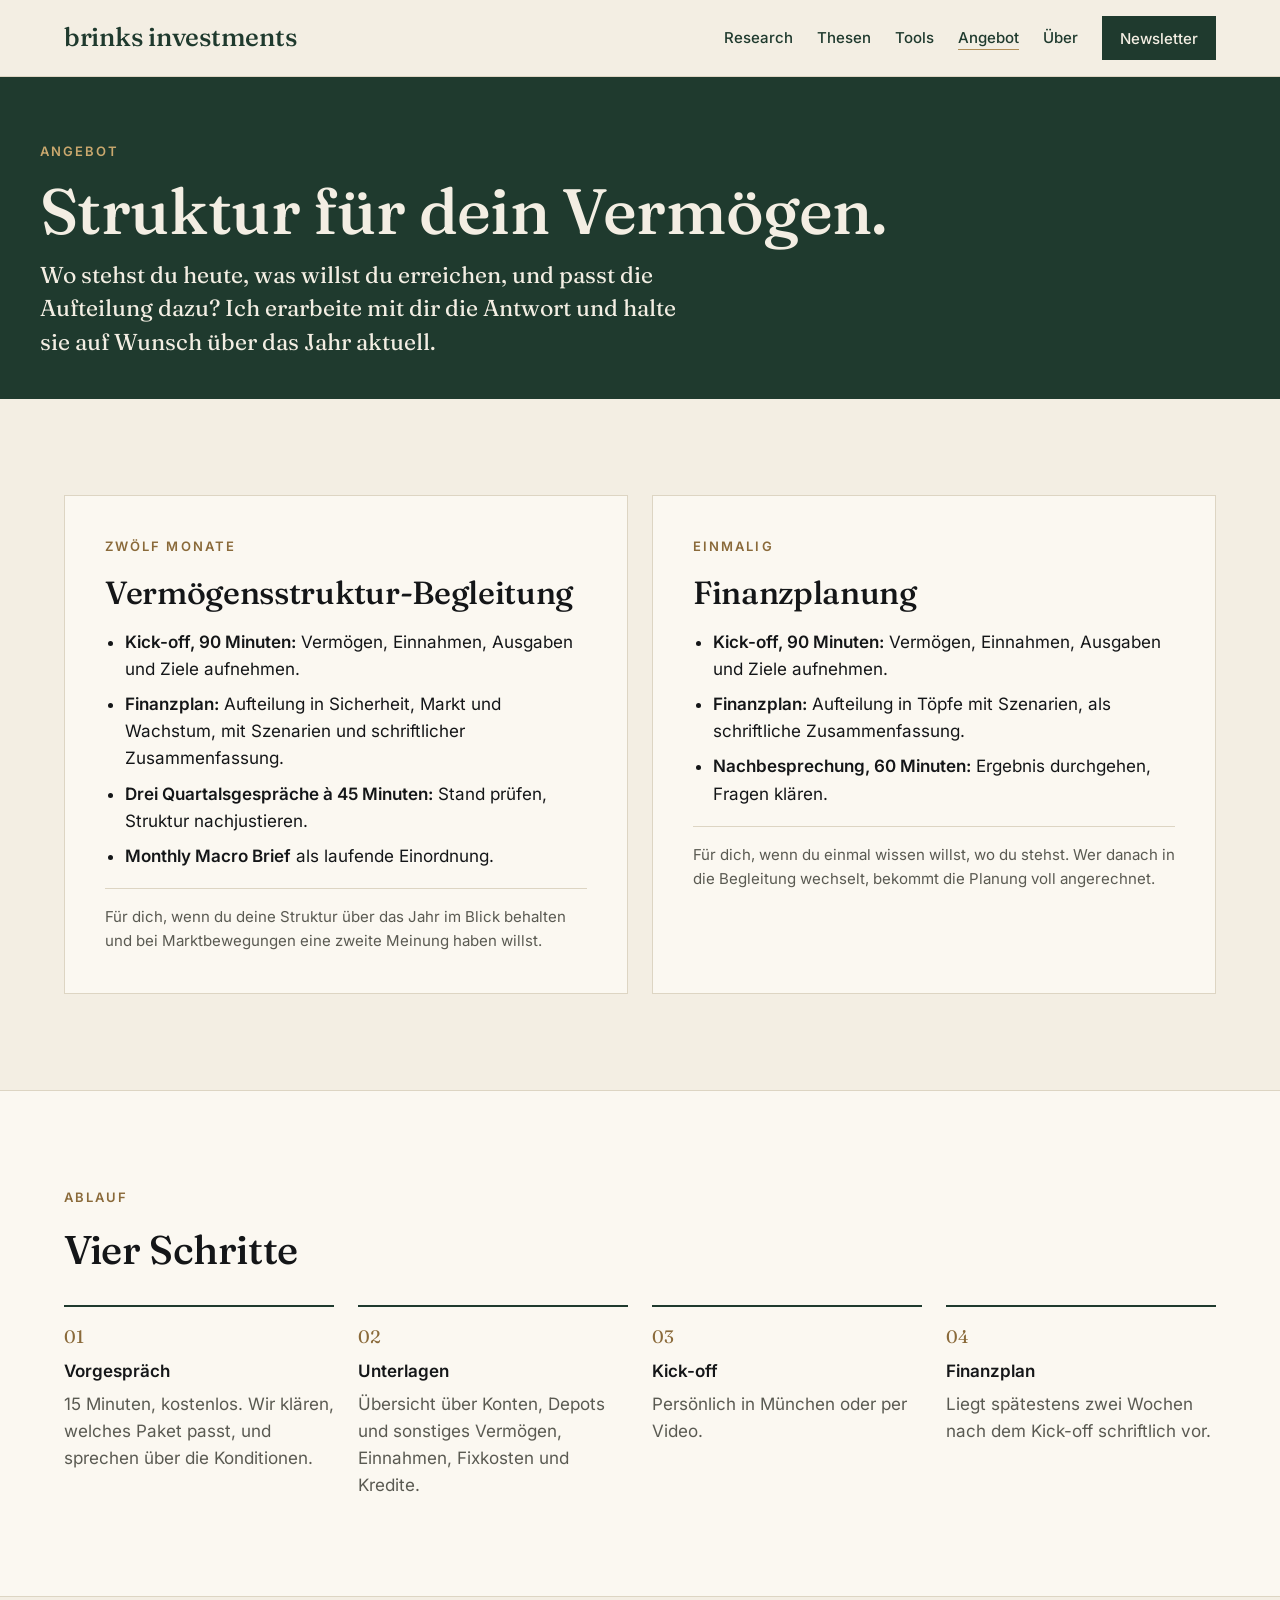
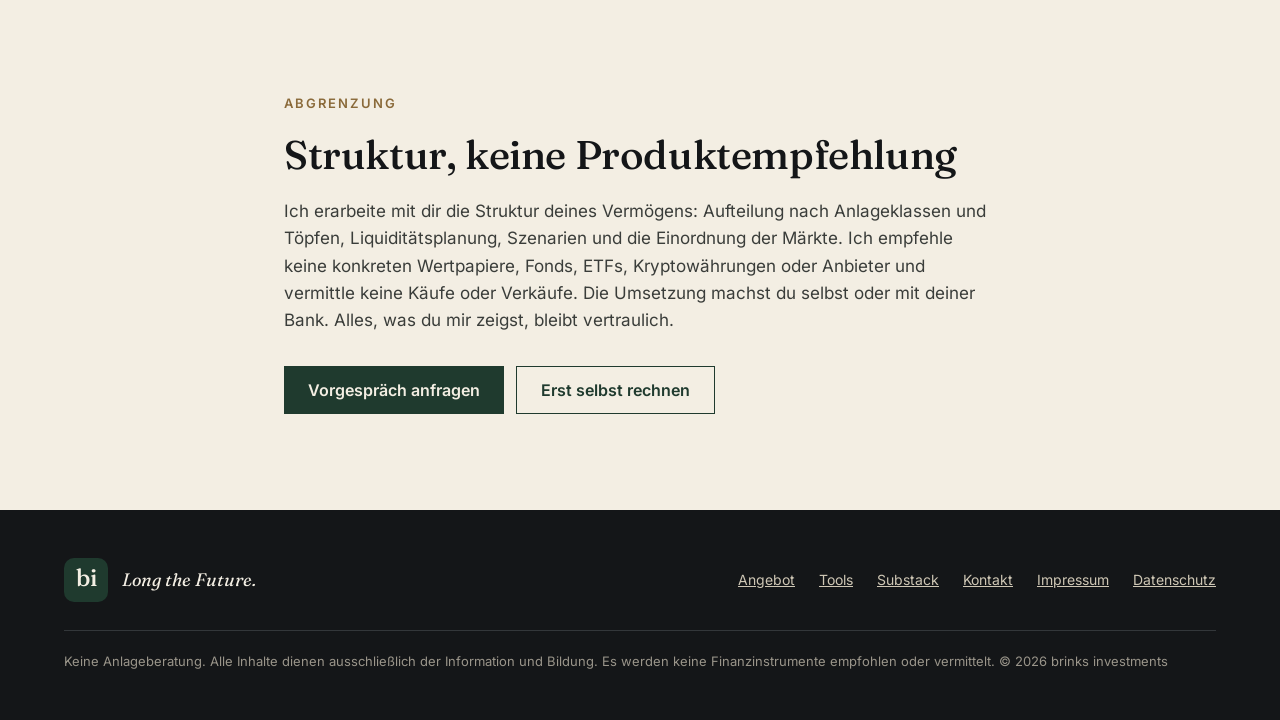
==== angebot.html @ e2af1c31 "Add files via upload" ====
<!doctype html>
<html lang="de">
<head>
<meta charset="utf-8">
<meta name="viewport" content="width=device-width, initial-scale=1">
<title>Angebot · brinks investments</title>
<meta name="description" content="Vermögensstruktur-Begleitung und Finanzplanung: Struktur für dein Vermögen, ohne Produktempfehlung.">
<meta property="og:title" content="Angebot · brinks investments">
<meta property="og:description" content="Vermögensstruktur-Begleitung und Finanzplanung: Struktur für dein Vermögen, ohne Produktempfehlung.">
<meta property="og:image" content="https://www.brinksinvestments.com/assets/bi-icon.png">
<meta name="theme-color" content="#1F3A2E">
<link rel="icon" href="assets/favicon.svg" type="image/svg+xml">
<link rel="apple-touch-icon" href="assets/bi-icon.png">
<link rel="stylesheet" href="assets/site.css">
</head>
<body>
<header class="site-header">
  <div class="wrap">
    <a class="logo" href="index.html">brinks investments</a>
    <nav class="nav" aria-label="Hauptnavigation">
      <a href="index.html#research">Research</a>
      <a href="index.html#thesen">Thesen</a>
      <a href="tools.html">Tools</a>
      <a href="angebot.html" aria-current="page">Angebot</a>
      <a href="index.html#ueber">Über</a>
      <a class="btn btn-green" href="https://brinksinvestments.substack.com/subscribe">Newsletter</a>
    </nav>
  </div>
</header>
<main>
<section class="on-dark">
  <div class="wrap tool-head">
    <p class="eyebrow">Angebot</p>
    <h1>Struktur für dein Vermögen.</h1>
    <p style="max-width:660px;font-family:var(--serif);font-size:clamp(19px,2vw,23px);line-height:1.45">Wo stehst du heute, was willst du erreichen, und passt die Aufteilung dazu? Ich erarbeite mit dir die Antwort und halte sie auf Wunsch über das Jahr aktuell.</p>
  </div>
</section>

<section class="section">
  <div class="wrap grid-auto">
    <article class="card offer">
      <p class="eyebrow">Zwölf Monate</p>
      <h2 style="font-size:32px">Vermögensstruktur-Begleitung</h2>
      <ul>
        <li><strong>Kick-off, 90 Minuten:</strong> Vermögen, Einnahmen, Ausgaben und Ziele aufnehmen.</li>
        <li><strong>Finanzplan:</strong> Aufteilung in Sicherheit, Markt und Wachstum, mit Szenarien und schriftlicher Zusammenfassung.</li>
        <li><strong>Drei Quartalsgespräche à 45 Minuten:</strong> Stand prüfen, Struktur nachjustieren.</li>
        <li><strong>Monthly Macro Brief</strong> als laufende Einordnung.</li>
      </ul>
      <p class="for">Für dich, wenn du deine Struktur über das Jahr im Blick behalten und bei Marktbewegungen eine zweite Meinung haben willst.</p>
    </article>
    <article class="card offer">
      <p class="eyebrow">Einmalig</p>
      <h2 style="font-size:32px">Finanzplanung</h2>
      <ul>
        <li><strong>Kick-off, 90 Minuten:</strong> Vermögen, Einnahmen, Ausgaben und Ziele aufnehmen.</li>
        <li><strong>Finanzplan:</strong> Aufteilung in Töpfe mit Szenarien, als schriftliche Zusammenfassung.</li>
        <li><strong>Nachbesprechung, 60 Minuten:</strong> Ergebnis durchgehen, Fragen klären.</li>
      </ul>
      <p class="for">Für dich, wenn du einmal wissen willst, wo du stehst. Wer danach in die Begleitung wechselt, bekommt die Planung voll angerechnet.</p>
    </article>
  </div>
</section>

<section class="paper">
  <div class="wrap section stack-lg">
    <div class="stack">
      <p class="eyebrow">Ablauf</p>
      <h2>Vier Schritte</h2>
    </div>
    <ol class="steps">
      <li><strong>Vorgespräch</strong><span class="muted">15 Minuten, kostenlos. Wir klären, welches Paket passt, und sprechen über die Konditionen.</span></li>
      <li><strong>Unterlagen</strong><span class="muted">Übersicht über Konten, Depots und sonstiges Vermögen, Einnahmen, Fixkosten und Kredite.</span></li>
      <li><strong>Kick-off</strong><span class="muted">Persönlich in München oder per Video.</span></li>
      <li><strong>Finanzplan</strong><span class="muted">Liegt spätestens zwei Wochen nach dem Kick-off schriftlich vor.</span></li>
    </ol>
  </div>
</section>

<section class="section">
  <div class="wrap narrow stack">
    <p class="eyebrow">Abgrenzung</p>
    <h2>Struktur, keine Produktempfehlung</h2>
    <p style="color:var(--ink-2)">Ich erarbeite mit dir die Struktur deines Vermögens: Aufteilung nach Anlageklassen und Töpfen, Liquiditätsplanung, Szenarien und die Einordnung der Märkte. Ich empfehle keine konkreten Wertpapiere, Fonds, ETFs, Kryptowährungen oder Anbieter und vermittle keine Käufe oder Verkäufe. Die Umsetzung machst du selbst oder mit deiner Bank. Alles, was du mir zeigst, bleibt vertraulich.</p>
    <div style="display:flex;flex-wrap:wrap;gap:12px;margin-top:12px">
      <a class="btn btn-green" href="mailto:info@brinksinvestments.com?subject=Vorgespr%C3%A4ch%20Verm%C3%B6gensstruktur">Vorgespräch anfragen</a>
      <a class="btn btn-ghost" href="finanzplanung.html">Erst selbst rechnen</a>
    </div>
  </div>
</section>

</main>
<footer class="site-footer">
  <div class="wrap">
    <div class="top">
      <div class="brand">
        <span class="bi" aria-hidden="true">bi</span>
        <span class="claim">Long the Future.</span>
      </div>
      <nav aria-label="Weitere Seiten">
        <a href="angebot.html">Angebot</a>
        <a href="tools.html">Tools</a>
        <a href="https://brinksinvestments.substack.com/">Substack</a>
        <a href="mailto:info@brinksinvestments.com">Kontakt</a>
        <a href="impressum.html">Impressum</a>
        <a href="datenschutz.html">Datenschutz</a>
      </nav>
    </div>
    <p class="note">Keine Anlageberatung. Alle Inhalte dienen ausschließlich der Information und Bildung. Es werden keine Finanzinstrumente empfohlen oder vermittelt. © 2026 brinks investments</p>
  </div>
</footer>
</body>
</html>
---- assets/site.css ----
/* brinks investments: gemeinsame Gestaltung */
@font-face{font-family:"Fraunces";font-style:normal;font-weight:400;font-display:swap;src:url("fonts/fraunces-latin-400-normal.woff2") format("woff2")}
@font-face{font-family:"Fraunces";font-style:normal;font-weight:500;font-display:swap;src:url("fonts/fraunces-latin-500-normal.woff2") format("woff2")}
@font-face{font-family:"Fraunces";font-style:italic;font-weight:400;font-display:swap;src:url("fonts/fraunces-latin-400-italic.woff2") format("woff2")}
@font-face{font-family:"Inter";font-style:normal;font-weight:400;font-display:swap;src:url("fonts/inter-latin-400-normal.woff2") format("woff2")}
@font-face{font-family:"Inter";font-style:normal;font-weight:500;font-display:swap;src:url("fonts/inter-latin-500-normal.woff2") format("woff2")}
@font-face{font-family:"Inter";font-style:normal;font-weight:600;font-display:swap;src:url("fonts/inter-latin-600-normal.woff2") format("woff2")}

:root{
  --green:#1F3A2E; --green-2:#24423A; --green-line:#3C5A4C;
  --ivory:#F3EEE3; --paper:#FBF8F1; --rule:#DDD5C3; --sand:#E5DDCB;
  --brass:#B08D57; --brass-text:#8A6A3A; --brass-light:#C9A86E;
  --ink:#141618; --ink-2:#3A3D3A; --muted:#5A5A52; --on-dark:#CFC7B5; --on-ink:#9A958A;
  --navy:#1E2A44;
  --serif:"Fraunces",Georgia,"Times New Roman",serif;
  --sans:"Inter",system-ui,-apple-system,"Segoe UI",Roboto,Arial,sans-serif;
  --max:1200px;
}
*{box-sizing:border-box}
[hidden]{display:none!important}
html{-webkit-text-size-adjust:100%}
body{margin:0;background:var(--ivory);color:var(--ink);font-family:var(--sans);font-size:17px;line-height:1.6}
img{max-width:100%;display:block}
a{color:var(--green)}
a:hover{color:var(--brass-text)}
:focus-visible{outline:2px solid var(--brass);outline-offset:3px}
.wrap{max-width:var(--max);margin:0 auto;padding:0 24px}
.narrow{max-width:760px}
.serif{font-family:var(--serif)}
.eyebrow{margin:0;font-size:13px;font-weight:600;letter-spacing:.16em;text-transform:uppercase;color:var(--brass-text)}
.on-dark .eyebrow,.eyebrow.light{color:var(--brass-light)}
h1,h2,h3{font-family:var(--serif);font-weight:500;letter-spacing:-.01em;margin:0}
h2{font-size:40px;line-height:1.12}
h3{font-size:26px;line-height:1.2}
p{margin:0}
.rule-brass{display:block;width:120px;height:2px;background:var(--brass);border:0;margin:0}
.section{padding:96px 0}
.wrap.section{padding-left:24px;padding-right:24px}
.stack{display:flex;flex-direction:column;gap:20px}
.stack-lg{display:flex;flex-direction:column;gap:32px}
.grid-auto{display:grid;grid-template-columns:repeat(auto-fit,minmax(min(100%,300px),1fr));gap:24px}
.muted{color:var(--muted)}
.small{font-size:14px}

/* Kopfzeile */
.site-header{background:var(--ivory);border-bottom:1px solid var(--rule)}
.site-header .wrap{display:flex;flex-wrap:wrap;align-items:center;justify-content:space-between;gap:12px 24px;padding-top:16px;padding-bottom:16px}
.logo{font-family:var(--serif);font-weight:500;font-size:26px;letter-spacing:-.01em;color:var(--green);text-decoration:none;white-space:nowrap}
.logo:hover{color:var(--green)}
.nav{display:flex;flex-wrap:wrap;align-items:center;gap:6px 24px}
.nav a{text-decoration:none;font-weight:500;font-size:15px;padding:10px 0}
.nav a[aria-current="page"]{text-decoration:underline;text-underline-offset:6px;text-decoration-color:var(--brass)}

/* Schaltflächen */
.btn{display:inline-flex;align-items:center;justify-content:center;min-height:48px;padding:0 24px;border:0;font:600 16px/1 var(--sans);text-decoration:none;cursor:pointer}
.btn-brass{background:var(--brass);color:var(--ink)}
.btn-brass:hover{background:#C29C63;color:var(--ink)}
.btn-green{background:var(--green);color:var(--ivory)}
.btn-green:hover{background:#2A4A3C;color:var(--ivory)}
.btn-ghost{background:transparent;color:var(--green);border:1px solid var(--green)}
.btn-ghost:hover{background:var(--green);color:var(--ivory)}
.nav .btn{padding:0 18px;min-height:44px;font-size:15px}

/* Flächen */
.on-dark{background:var(--green);color:var(--ivory)}
.on-dark a{color:var(--ivory)}
.on-ink{background:var(--ink);color:var(--ivory)}
.on-ink a{color:var(--ivory)}
.paper{background:var(--paper);border-top:1px solid var(--rule);border-bottom:1px solid var(--rule)}
.card{background:var(--paper);border:1px solid var(--rule);padding:clamp(24px,4vw,40px)}

/* Hero */
.hero .wrap{padding-top:104px;padding-bottom:112px;display:flex;flex-direction:column;gap:26px}
.hero h1{font-size:clamp(52px,9vw,120px);line-height:.98;letter-spacing:-.02em}
.hero .lead{max-width:660px;font-family:var(--serif);font-size:clamp(20px,2.2vw,26px);line-height:1.4}
.hero .sub{font-size:14px;color:var(--on-dark)}

/* Newsletter-Formular */
.signup{display:flex;flex-wrap:wrap;align-items:flex-end;gap:12px;max-width:560px}
.signup .field{display:flex;flex-direction:column;gap:6px;flex:1 1 260px}
.signup label{font-size:13px;font-weight:500;color:var(--on-dark)}
.signup input{height:52px;padding:0 16px;border:1px solid #5E7A6C;background:var(--green-2);color:var(--ivory);font:16px var(--sans)}
.signup input::placeholder{color:#9FB2A6}
.signup .btn{height:52px}

/* Thesen */
.theses{display:grid;grid-template-columns:repeat(auto-fit,minmax(min(100%,300px),1fr));gap:1px;background:var(--rule);border:1px solid var(--rule)}
.thesis{background:var(--paper);padding:32px;display:flex;flex-direction:column;gap:10px}
.thesis .num{font-family:var(--serif);font-size:18px;color:var(--brass-text)}
.thesis .title{font-family:var(--serif);font-weight:500;font-size:26px;color:var(--green)}
.thesis .text{font-size:16px;color:var(--ink-2)}

/* Serie */
.series{margin:0;padding:0;list-style:none;display:grid;grid-template-columns:repeat(auto-fit,minmax(min(100%,240px),1fr));gap:24px}
.series li{border-top:2px solid var(--green);padding-top:16px;display:flex;flex-direction:column;gap:6px}
.series .part{font-size:13px;font-weight:600;letter-spacing:.12em;color:var(--muted)}
.series .name{font-family:var(--serif);font-size:22px;line-height:1.3}

/* Brief-Karte */
.brief{display:grid;grid-template-columns:repeat(auto-fit,minmax(min(100%,300px),1fr));gap:48px}
.brief .points{border-left:2px solid var(--brass);padding-left:28px;display:flex;flex-direction:column;gap:16px}
.brief .points p{font-family:var(--serif);font-size:20px;line-height:1.4}

/* Leitlinien */
.principles{display:grid;grid-template-columns:repeat(2,minmax(0,1fr));gap:12px 24px;border-top:1px solid var(--rule);padding-top:20px}
.principles span{font-weight:600;font-size:15px;color:var(--green)}

/* Tool-Karten */
.tool-card{display:flex;flex-direction:column;gap:16px;background:var(--paper);border:1px solid var(--rule);padding:32px;text-decoration:none;color:var(--ink)}
.on-ink .tool-card,.tool-card:hover{border-color:var(--green);color:var(--ink)}
.tool-card h3{color:var(--ink)}
.brief .points p.eyebrow{font-family:var(--sans);font-size:13px}
.tool-card .go{margin-top:auto;font-weight:600;color:var(--green)}

/* Angebot */
.offer{display:flex;flex-direction:column;gap:18px}
.offer ul{margin:0;padding-left:20px;display:flex;flex-direction:column;gap:8px}
.offer .for{font-size:15px;color:var(--muted);border-top:1px solid var(--rule);padding-top:16px}
.steps{margin:0;padding:0;list-style:none;counter-reset:s;display:grid;grid-template-columns:repeat(auto-fit,minmax(min(100%,220px),1fr));gap:24px}
.steps li{counter-increment:s;border-top:2px solid var(--green);padding-top:16px;display:flex;flex-direction:column;gap:6px}
.steps li::before{content:"0" counter(s);font-family:var(--serif);color:var(--brass-text);font-size:18px}

/* Rechtstexte */
.legal h1{font-size:clamp(36px,5vw,52px)}
.legal h2{font-size:24px;margin-top:12px}
.legal p,.legal li{color:var(--ink-2)}
.placeholder{background:#FFF1C9;padding:0 4px}

/* Fußzeile */
.site-footer{background:var(--ink);color:var(--on-dark)}
.site-footer .wrap{padding-top:48px;padding-bottom:48px;display:flex;flex-direction:column;gap:28px}
.site-footer .top{display:flex;flex-wrap:wrap;justify-content:space-between;align-items:center;gap:20px}
.site-footer .brand{display:flex;align-items:center;gap:14px}
.bi{width:44px;height:44px;border-radius:10px;background:var(--green);display:inline-flex;align-items:center;justify-content:center;font-family:var(--serif);font-weight:500;font-size:24px;line-height:1;color:var(--ivory);padding-bottom:4px}
.site-footer .claim{font-family:var(--serif);font-style:italic;font-size:18px;color:var(--ivory)}
.site-footer nav{display:flex;flex-wrap:wrap;gap:8px 24px}
.site-footer nav a{color:var(--on-dark);font-size:14px;padding:6px 0}
.site-footer .note{font-size:13px;line-height:1.6;color:var(--on-ink);border-top:1px solid #33373A;padding-top:20px}

/* Werkzeuge: Formulare */
.tool-head{padding:64px 0 40px;display:flex;flex-direction:column;gap:16px}
.tool-head h1{font-size:clamp(40px,6vw,64px);line-height:1.02}
.panel{background:var(--paper);border:1px solid var(--rule);padding:clamp(20px,3vw,32px)}
.fieldset{border:0;margin:0;padding:0;display:flex;flex-direction:column;gap:18px}
.panel.fieldset{padding:clamp(20px,3vw,32px)}
.fieldset legend{float:left;width:100%;padding:0;margin-bottom:6px;font-size:13px;font-weight:600;letter-spacing:.14em;text-transform:uppercase;color:var(--brass-text)}
.f{display:flex;flex-direction:column;gap:6px}
.f label,.f .lab{font-size:14px;font-weight:600;color:var(--ink)}
.f .hint{font-size:13px;color:var(--muted)}
.f input[type=number],.f input[type=text],.f select{height:46px;padding:0 12px;border:1px solid #C9C0AC;background:#fff;font:16px var(--sans);color:var(--ink);width:100%}
.f input[type=range]{width:100%;accent-color:var(--green);height:28px}
.f .row{display:flex;justify-content:space-between;align-items:baseline;gap:12px}
.f output,.num-out{font-variant-numeric:tabular-nums;font-weight:600;color:var(--green)}
.tabular{font-variant-numeric:tabular-nums}
.choice{display:grid;grid-template-columns:repeat(auto-fit,minmax(min(100%,220px),1fr));gap:12px}
.choice label{display:flex;gap:12px;align-items:flex-start;padding:16px;border:1px solid var(--rule);background:#fff;cursor:pointer;font-weight:500;font-size:15px;line-height:1.4;min-height:44px}
.choice label:has(input:checked){border-color:var(--green);background:#EEF2EC}
.choice input{margin-top:3px;accent-color:var(--green);width:18px;height:18px;flex:none}
.choice .desc{display:block;font-weight:400;font-size:13px;color:var(--muted);margin-top:4px}

.kpis{display:grid;grid-template-columns:repeat(auto-fit,minmax(min(100%,200px),1fr));gap:1px;background:var(--rule);border:1px solid var(--rule)}
.kpi{background:var(--paper);padding:20px;display:flex;flex-direction:column;gap:6px}
.kpi .k{font-size:13px;font-weight:600;letter-spacing:.06em;text-transform:uppercase;color:var(--muted)}
.kpi .v{font-family:var(--serif);font-size:30px;line-height:1.1;color:var(--green);font-variant-numeric:tabular-nums}
.kpi .s{font-size:13px;color:var(--muted)}
.kpi.em{background:var(--green)}
.kpi.em .k,.kpi.em .s{color:var(--on-dark)}
.kpi.em .v{color:var(--ivory)}

.chart{width:100%;height:auto;display:block}
.legend{display:flex;flex-wrap:wrap;gap:8px 20px;font-size:13px;color:var(--muted)}
.legend i{display:inline-block;width:14px;height:10px;margin-right:6px;vertical-align:middle}
table.data{border-collapse:collapse;width:100%;font-size:14px;font-variant-numeric:tabular-nums}
table.data th,table.data td{padding:8px 10px;border-bottom:1px solid var(--rule);text-align:right}
table.data th:first-child,table.data td:first-child{text-align:left}
table.data th{font-weight:600;color:var(--muted);font-size:13px}
.scroll-x{overflow-x:auto}
details.disclose{border-top:1px solid var(--rule);padding-top:16px}
details.disclose summary{cursor:pointer;font-weight:600;color:var(--green);min-height:44px;display:flex;align-items:center}

@media (max-width:640px){
  h2{font-size:32px}
  .section{padding:72px 0}
  .wrap.section{padding-left:20px;padding-right:20px}
  .hero .wrap{padding-top:72px;padding-bottom:80px}
  .principles{grid-template-columns:1fr}
  .brief .points{border-left:0;border-top:2px solid var(--brass);padding-left:0;padding-top:20px}
}
@media print{
  .site-header,.site-footer,.no-print{display:none!important}
  body{background:#fff;font-size:12pt}
  .panel,.card,.kpi{break-inside:avoid}
}
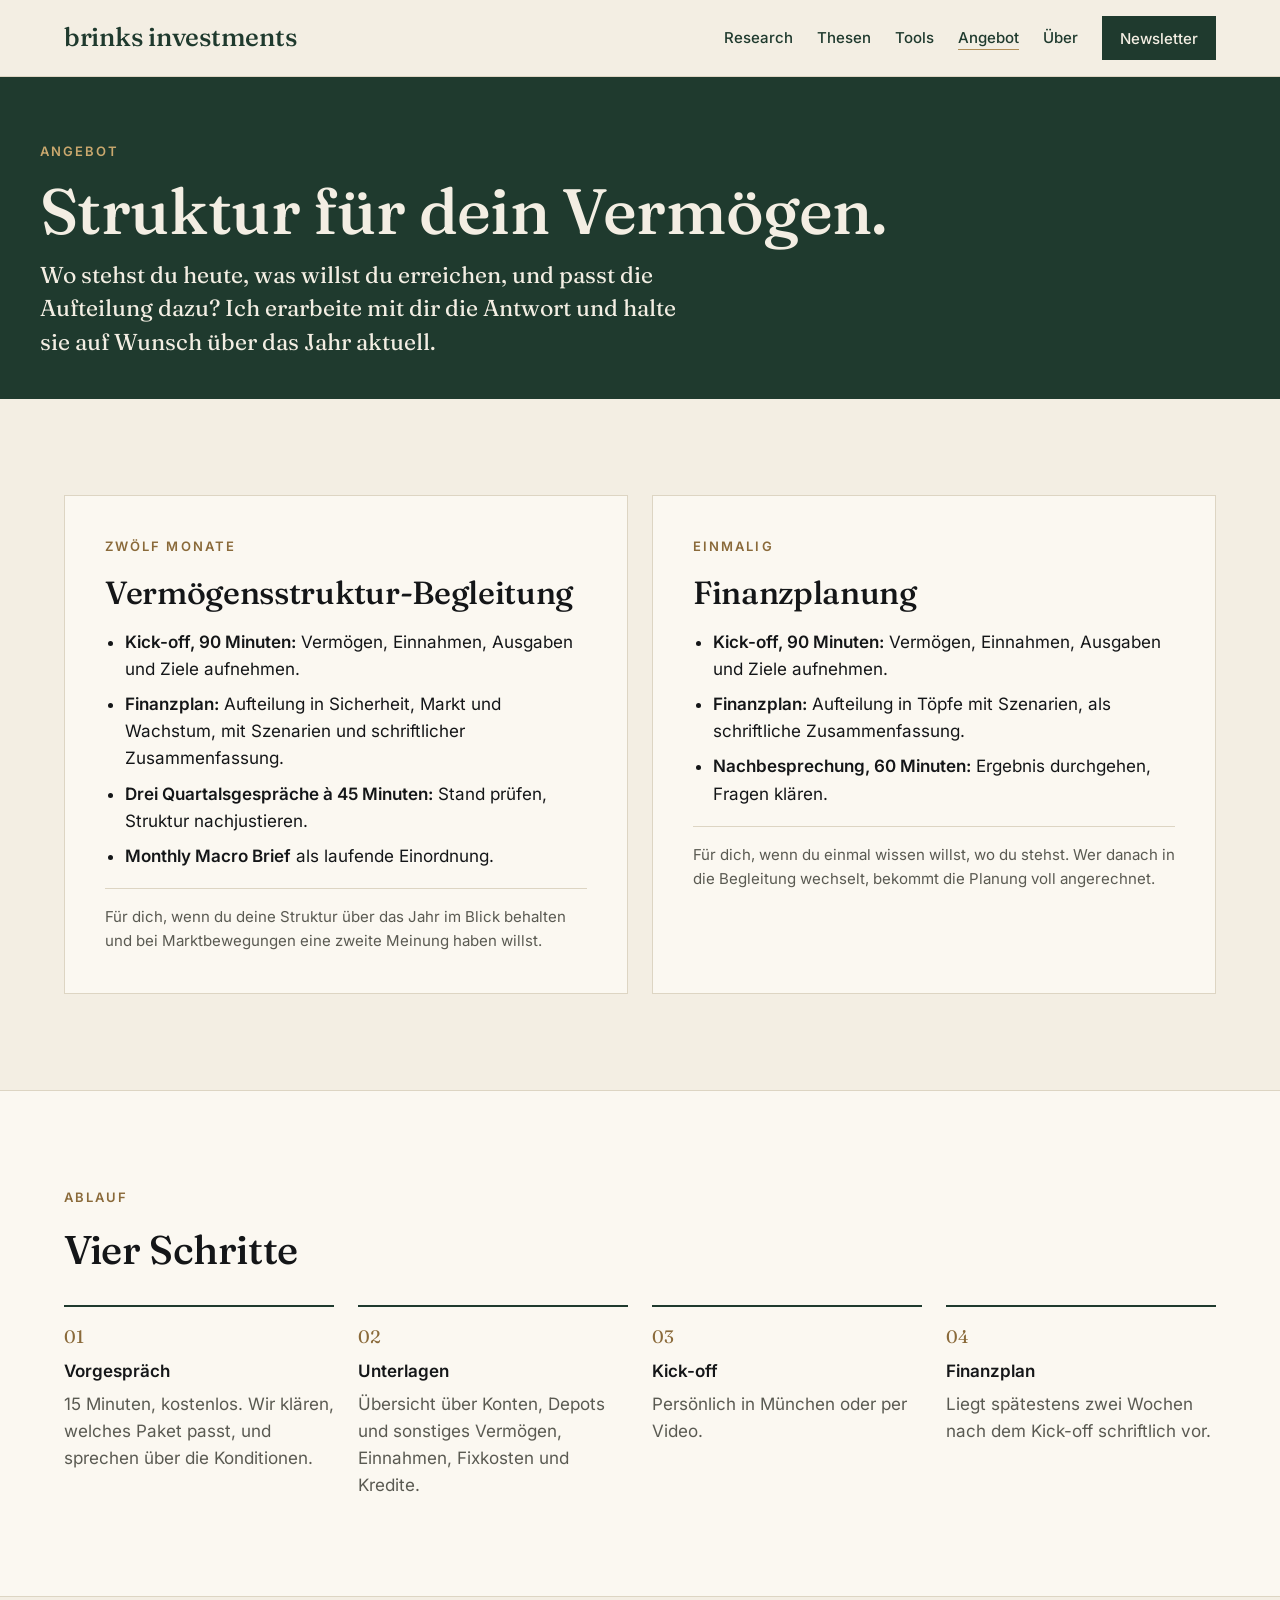
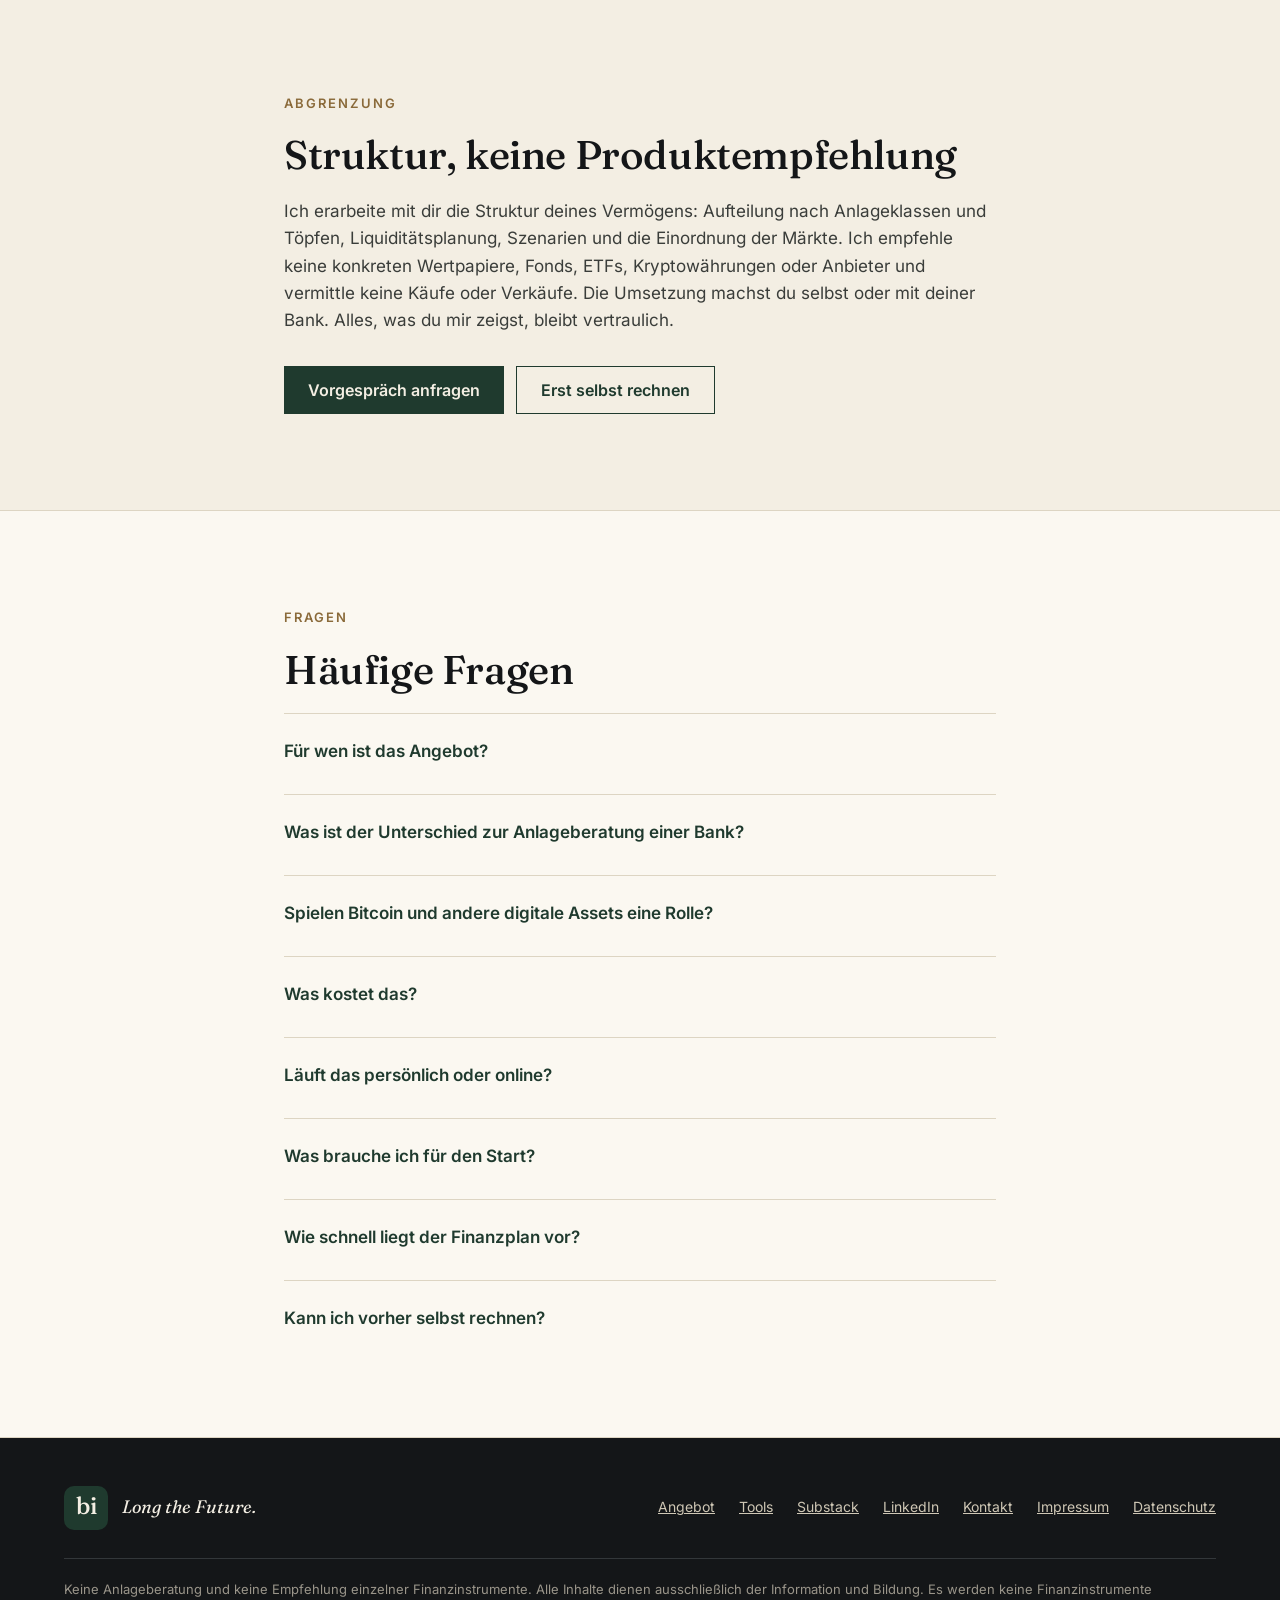
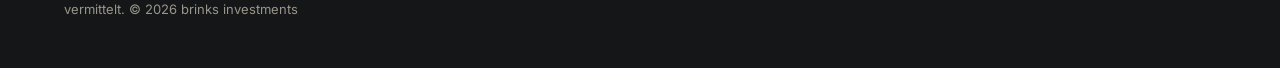
==== commit 8823322b: "Add files via upload" ====
--- a/angebot.html
+++ b/angebot.html
@@ -12,6 +12,170 @@
 <link rel="icon" href="assets/favicon.svg" type="image/svg+xml">
 <link rel="apple-touch-icon" href="assets/bi-icon.png">
 <link rel="stylesheet" href="assets/site.css">
+<script type="application/ld+json">
+{
+ "@context": "https://schema.org",
+ "@graph": [
+  {
+   "@type": "Person",
+   "@id": "https://www.brinksinvestments.com/#person",
+   "name": "Christopher Brinkmann",
+   "url": "https://www.brinksinvestments.com/",
+   "email": "mailto:info@brinksinvestments.com",
+   "address": {
+    "@type": "PostalAddress",
+    "addressLocality": "München",
+    "addressCountry": "DE"
+   },
+   "knowsAbout": [
+    "Vermögensstruktur",
+    "Finanzplanung",
+    "Makroökonomie",
+    "Globale Liquidität",
+    "Digitale Assets",
+    "Bitcoin",
+    "Ethereum",
+    "Technologie"
+   ],
+   "worksFor": {
+    "@id": "https://www.brinksinvestments.com/#org"
+   },
+   "sameAs": [
+    "https://brinksinvestments.substack.com/"
+   ]
+  },
+  {
+   "@type": "ProfessionalService",
+   "@id": "https://www.brinksinvestments.com/#org",
+   "name": "brinks investments",
+   "slogan": "Long the Future.",
+   "url": "https://www.brinksinvestments.com/",
+   "logo": "https://www.brinksinvestments.com/assets/bi-icon.png",
+   "image": "https://www.brinksinvestments.com/assets/bi-icon.png",
+   "email": "info@brinksinvestments.com",
+   "founder": {
+    "@id": "https://www.brinksinvestments.com/#person"
+   },
+   "address": {
+    "@type": "PostalAddress",
+    "addressLocality": "München",
+    "addressCountry": "DE"
+   },
+   "areaServed": [
+    {
+     "@type": "Country",
+     "name": "Deutschland"
+    },
+    {
+     "@type": "Country",
+     "name": "Österreich"
+    },
+    {
+     "@type": "Country",
+     "name": "Schweiz"
+    }
+   ],
+   "description": "Vermögensstruktur-Begleitung und Finanzplanung ohne Produktempfehlung, der Monthly Macro Brief zu Liquidität, Technologie und digitalen Assets sowie kostenlose Finanzrechner.",
+   "sameAs": [
+    "https://brinksinvestments.substack.com/",
+    "https://www.linkedin.com/company/brinks-investments"
+   ],
+   "knowsLanguage": "de"
+  },
+  {
+   "@type": "Service",
+   "name": "Vermögensstruktur-Begleitung",
+   "description": "Zwölf Monate: Kick-off, Finanzplan mit Aufteilung in Sicherheit, Markt und Wachstum, drei Quartalsgespräche und der Monthly Macro Brief. Keine Produktempfehlung.",
+   "provider": {
+    "@id": "https://www.brinksinvestments.com/#org"
+   },
+   "areaServed": "DACH",
+   "serviceType": "Vermögensstruktur und Finanzplanung",
+   "url": "https://www.brinksinvestments.com/angebot.html"
+  },
+  {
+   "@type": "Service",
+   "name": "Finanzplanung",
+   "description": "Einmalig: Kick-off, schriftlicher Finanzplan mit Szenarien und Nachbesprechung. Keine Produktempfehlung.",
+   "provider": {
+    "@id": "https://www.brinksinvestments.com/#org"
+   },
+   "areaServed": "DACH",
+   "serviceType": "Vermögensstruktur und Finanzplanung",
+   "url": "https://www.brinksinvestments.com/angebot.html"
+  },
+  {
+   "@type": "FAQPage",
+   "mainEntity": [
+    {
+     "@type": "Question",
+     "name": "Für wen ist das Angebot?",
+     "acceptedAnswer": {
+      "@type": "Answer",
+      "text": "Für Unternehmer, Familien und Privatanleger, die ihr Vermögen selbst investieren und eine klare Struktur dafür wollen: wie viel Sicherheit nötig ist, was in den Markt gehört und welcher Anteil wachsen darf."
+     }
+    },
+    {
+     "@type": "Question",
+     "name": "Was ist der Unterschied zur Anlageberatung einer Bank?",
+     "acceptedAnswer": {
+      "@type": "Answer",
+      "text": "Ich erarbeite die Struktur deines Vermögens nach Anlageklassen und Töpfen, nicht die Auswahl einzelner Produkte. Ich empfehle keine konkreten Wertpapiere, Fonds, ETFs, Kryptowährungen oder Anbieter und vermittle keine Käufe oder Verkäufe. Die Umsetzung machst du selbst oder mit deiner Bank."
+     }
+    },
+    {
+     "@type": "Question",
+     "name": "Spielen Bitcoin und andere digitale Assets eine Rolle?",
+     "acceptedAnswer": {
+      "@type": "Answer",
+      "text": "Ja, als Anlageklasse. In der Struktur ordnen wir ein, welchen Anteil digitale Assets neben Cash, Gold, Aktien, Anleihen und Beteiligungen haben können. Einzelne Kryptowährungen oder Anbieter empfehle ich nicht."
+     }
+    },
+    {
+     "@type": "Question",
+     "name": "Was kostet das?",
+     "acceptedAnswer": {
+      "@type": "Answer",
+      "text": "Das Vorgespräch dauert 15 Minuten und ist kostenlos. Darin klären wir, welches Paket passt, und sprechen über die Konditionen. Wer nach der einmaligen Finanzplanung in die Begleitung wechselt, bekommt die Planung voll angerechnet."
+     }
+    },
+    {
+     "@type": "Question",
+     "name": "Läuft das persönlich oder online?",
+     "acceptedAnswer": {
+      "@type": "Answer",
+      "text": "Beides. Das Kick-off findet persönlich in München oder per Video statt, die Quartalsgespräche ebenso."
+     }
+    },
+    {
+     "@type": "Question",
+     "name": "Was brauche ich für den Start?",
+     "acceptedAnswer": {
+      "@type": "Answer",
+      "text": "Eine Übersicht über Konten, Depots und sonstiges Vermögen, dazu Einnahmen, Fixkosten und Kredite. Grobe Werte reichen für den Anfang."
+     }
+    },
+    {
+     "@type": "Question",
+     "name": "Wie schnell liegt der Finanzplan vor?",
+     "acceptedAnswer": {
+      "@type": "Answer",
+      "text": "Spätestens zwei Wochen nach dem Kick-off, schriftlich."
+     }
+    },
+    {
+     "@type": "Question",
+     "name": "Kann ich vorher selbst rechnen?",
+     "acceptedAnswer": {
+      "@type": "Answer",
+      "text": "Ja. Freiheitsrechner, Zielplaner und Vermögenspfade sind kostenlos, laufen in deinem Browser und speichern nichts."
+     }
+    }
+   ]
+  }
+ ]
+}
+</script>
 </head>
 <body>
 <header class="site-header">
@@ -84,8 +248,23 @@
     <p style="color:var(--ink-2)">Ich erarbeite mit dir die Struktur deines Vermögens: Aufteilung nach Anlageklassen und Töpfen, Liquiditätsplanung, Szenarien und die Einordnung der Märkte. Ich empfehle keine konkreten Wertpapiere, Fonds, ETFs, Kryptowährungen oder Anbieter und vermittle keine Käufe oder Verkäufe. Die Umsetzung machst du selbst oder mit deiner Bank. Alles, was du mir zeigst, bleibt vertraulich.</p>
     <div style="display:flex;flex-wrap:wrap;gap:12px;margin-top:12px">
       <a class="btn btn-green" href="mailto:info@brinksinvestments.com?subject=Vorgespr%C3%A4ch%20Verm%C3%B6gensstruktur">Vorgespräch anfragen</a>
-      <a class="btn btn-ghost" href="finanzplanung.html">Erst selbst rechnen</a>
+      <a class="btn btn-ghost" href="tools.html">Erst selbst rechnen</a>
     </div>
+  </div>
+</section>
+
+<section class="paper">
+  <div class="wrap narrow section stack">
+    <p class="eyebrow">Fragen</p>
+    <h2>Häufige Fragen</h2>
+      <details class="disclose"><summary>Für wen ist das Angebot?</summary><p style="color:var(--ink-2);margin:8px 0 0">Für Unternehmer, Familien und Privatanleger, die ihr Vermögen selbst investieren und eine klare Struktur dafür wollen: wie viel Sicherheit nötig ist, was in den Markt gehört und welcher Anteil wachsen darf.</p></details>
+      <details class="disclose"><summary>Was ist der Unterschied zur Anlageberatung einer Bank?</summary><p style="color:var(--ink-2);margin:8px 0 0">Ich erarbeite die Struktur deines Vermögens nach Anlageklassen und Töpfen, nicht die Auswahl einzelner Produkte. Ich empfehle keine konkreten Wertpapiere, Fonds, ETFs, Kryptowährungen oder Anbieter und vermittle keine Käufe oder Verkäufe. Die Umsetzung machst du selbst oder mit deiner Bank.</p></details>
+      <details class="disclose"><summary>Spielen Bitcoin und andere digitale Assets eine Rolle?</summary><p style="color:var(--ink-2);margin:8px 0 0">Ja, als Anlageklasse. In der Struktur ordnen wir ein, welchen Anteil digitale Assets neben Cash, Gold, Aktien, Anleihen und Beteiligungen haben können. Einzelne Kryptowährungen oder Anbieter empfehle ich nicht.</p></details>
+      <details class="disclose"><summary>Was kostet das?</summary><p style="color:var(--ink-2);margin:8px 0 0">Das Vorgespräch dauert 15 Minuten und ist kostenlos. Darin klären wir, welches Paket passt, und sprechen über die Konditionen. Wer nach der einmaligen Finanzplanung in die Begleitung wechselt, bekommt die Planung voll angerechnet.</p></details>
+      <details class="disclose"><summary>Läuft das persönlich oder online?</summary><p style="color:var(--ink-2);margin:8px 0 0">Beides. Das Kick-off findet persönlich in München oder per Video statt, die Quartalsgespräche ebenso.</p></details>
+      <details class="disclose"><summary>Was brauche ich für den Start?</summary><p style="color:var(--ink-2);margin:8px 0 0">Eine Übersicht über Konten, Depots und sonstiges Vermögen, dazu Einnahmen, Fixkosten und Kredite. Grobe Werte reichen für den Anfang.</p></details>
+      <details class="disclose"><summary>Wie schnell liegt der Finanzplan vor?</summary><p style="color:var(--ink-2);margin:8px 0 0">Spätestens zwei Wochen nach dem Kick-off, schriftlich.</p></details>
+      <details class="disclose"><summary>Kann ich vorher selbst rechnen?</summary><p style="color:var(--ink-2);margin:8px 0 0">Ja. Freiheitsrechner, Zielplaner und Vermögenspfade sind kostenlos, laufen in deinem Browser und speichern nichts.</p></details>
   </div>
 </section>
 
@@ -101,12 +280,13 @@
         <a href="angebot.html">Angebot</a>
         <a href="tools.html">Tools</a>
         <a href="https://brinksinvestments.substack.com/">Substack</a>
+<a href="https://www.linkedin.com/company/brinks-investments" rel="me">LinkedIn</a>
         <a href="mailto:info@brinksinvestments.com">Kontakt</a>
         <a href="impressum.html">Impressum</a>
         <a href="datenschutz.html">Datenschutz</a>
       </nav>
     </div>
-    <p class="note">Keine Anlageberatung. Alle Inhalte dienen ausschließlich der Information und Bildung. Es werden keine Finanzinstrumente empfohlen oder vermittelt. © 2026 brinks investments</p>
+    <p class="note">Keine Anlageberatung und keine Empfehlung einzelner Finanzinstrumente. Alle Inhalte dienen ausschließlich der Information und Bildung. Es werden keine Finanzinstrumente vermittelt. © 2026 brinks investments</p>
   </div>
 </footer>
 </body>
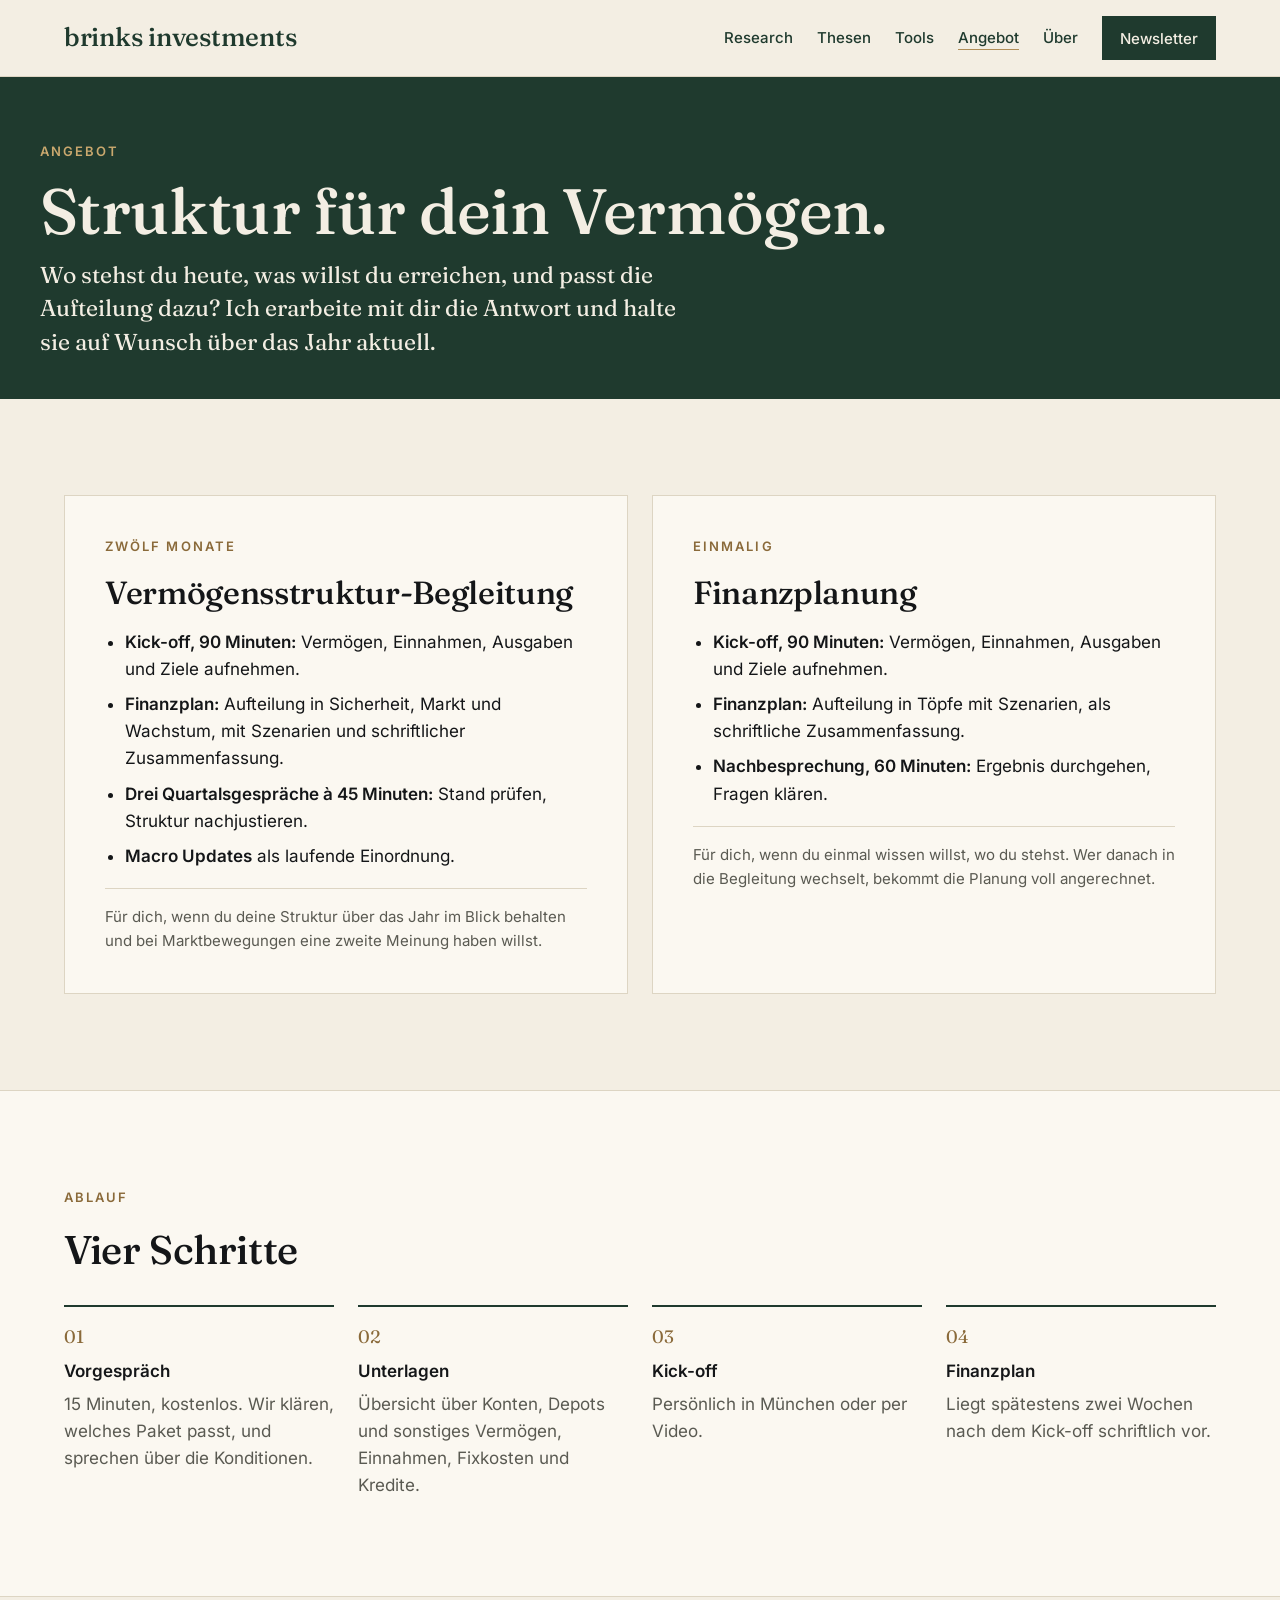
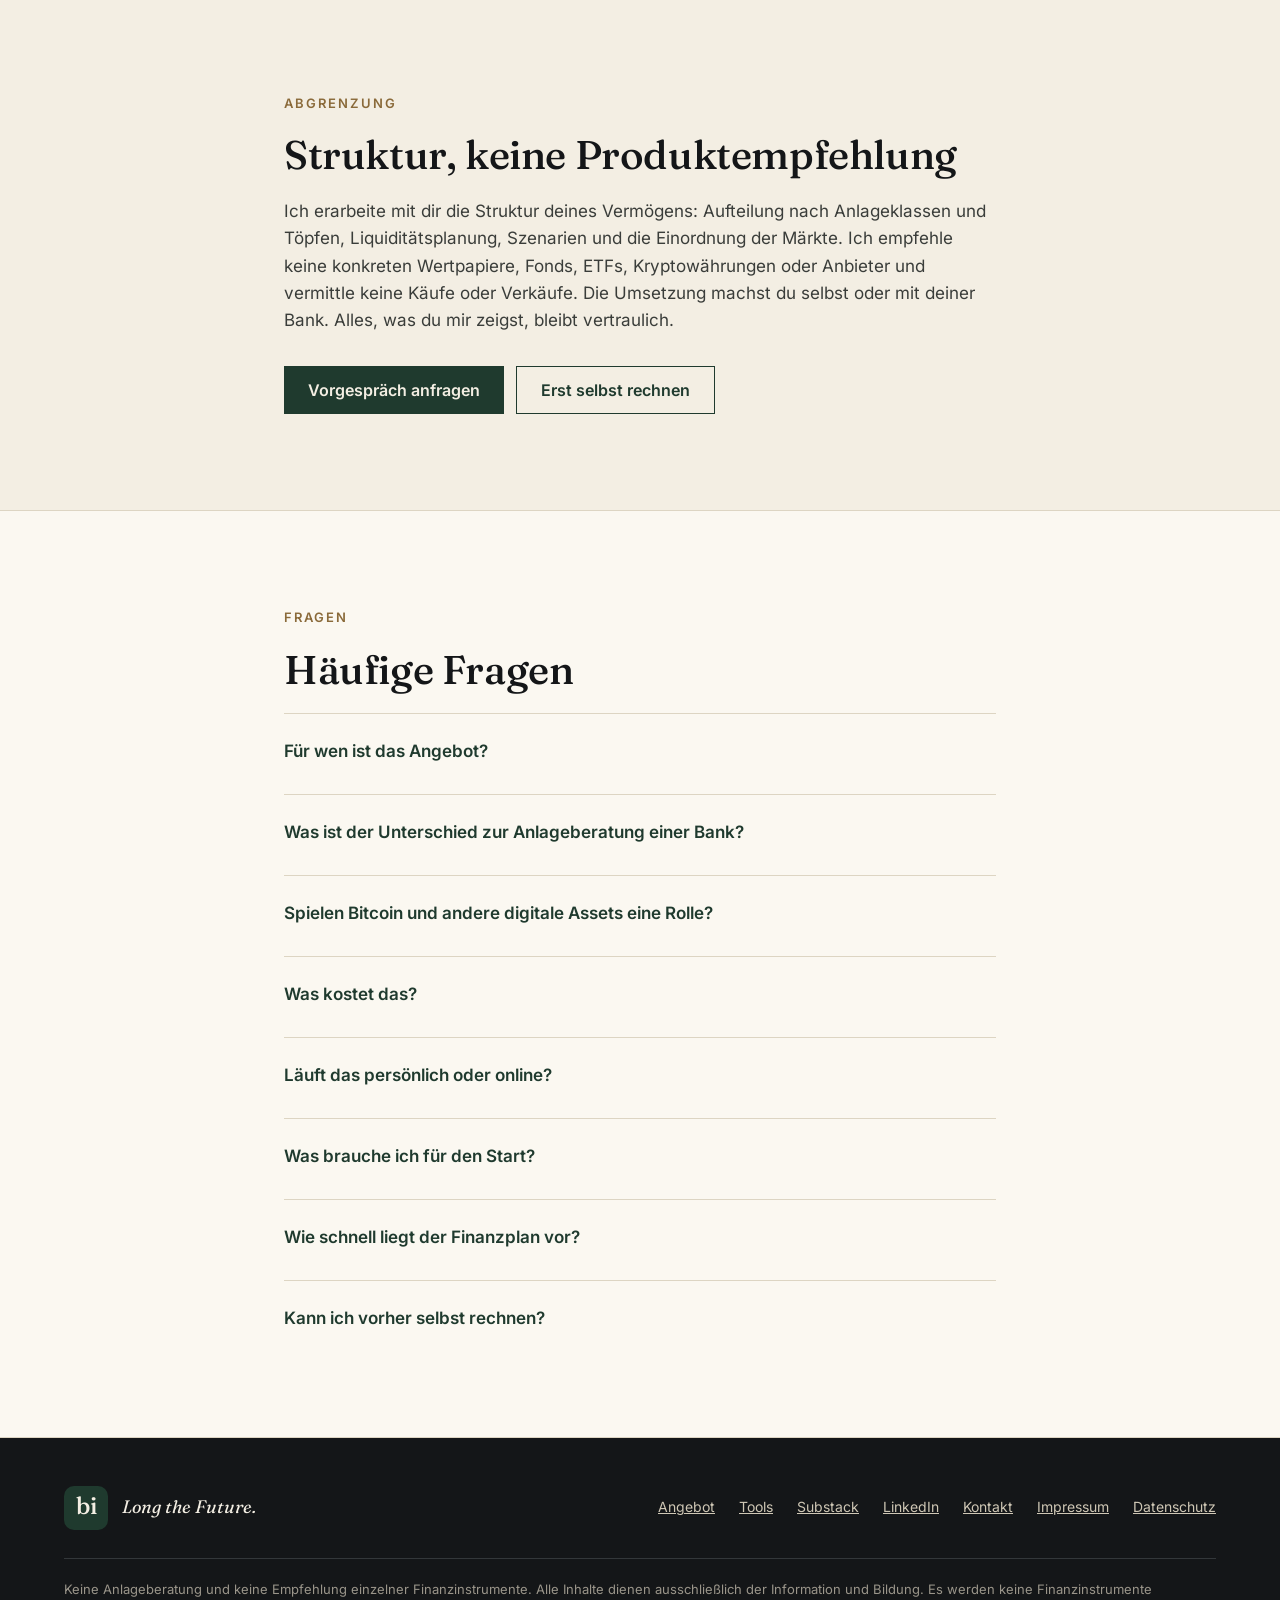
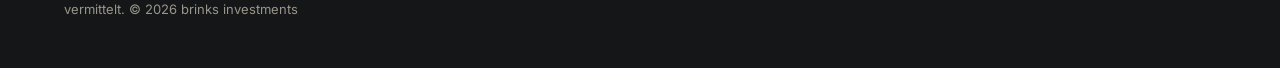
==== commit a3c1c979: "Add files via upload" ====
--- a/angebot.html
+++ b/angebot.html
@@ -75,7 +75,7 @@
      "name": "Schweiz"
     }
    ],
-   "description": "Vermögensstruktur-Begleitung und Finanzplanung ohne Produktempfehlung, der Monthly Macro Brief zu Liquidität, Technologie und digitalen Assets sowie kostenlose Finanzrechner.",
+   "description": "Vermögensstruktur-Begleitung und Finanzplanung ohne Produktempfehlung, die Macro Updates zu Liquidität, Technologie und digitalen Assets sowie kostenlose Finanzrechner.",
    "sameAs": [
     "https://brinksinvestments.substack.com/",
     "https://www.linkedin.com/company/brinks-investments"
@@ -85,7 +85,7 @@
   {
    "@type": "Service",
    "name": "Vermögensstruktur-Begleitung",
-   "description": "Zwölf Monate: Kick-off, Finanzplan mit Aufteilung in Sicherheit, Markt und Wachstum, drei Quartalsgespräche und der Monthly Macro Brief. Keine Produktempfehlung.",
+   "description": "Zwölf Monate: Kick-off, Finanzplan mit Aufteilung in Sicherheit, Markt und Wachstum, drei Quartalsgespräche und die Macro Updates. Keine Produktempfehlung.",
    "provider": {
     "@id": "https://www.brinksinvestments.com/#org"
    },
@@ -209,7 +209,7 @@
         <li><strong>Kick-off, 90 Minuten:</strong> Vermögen, Einnahmen, Ausgaben und Ziele aufnehmen.</li>
         <li><strong>Finanzplan:</strong> Aufteilung in Sicherheit, Markt und Wachstum, mit Szenarien und schriftlicher Zusammenfassung.</li>
         <li><strong>Drei Quartalsgespräche à 45 Minuten:</strong> Stand prüfen, Struktur nachjustieren.</li>
-        <li><strong>Monthly Macro Brief</strong> als laufende Einordnung.</li>
+        <li><strong>Macro Updates</strong> als laufende Einordnung.</li>
       </ul>
       <p class="for">Für dich, wenn du deine Struktur über das Jahr im Blick behalten und bei Marktbewegungen eine zweite Meinung haben willst.</p>
     </article>
